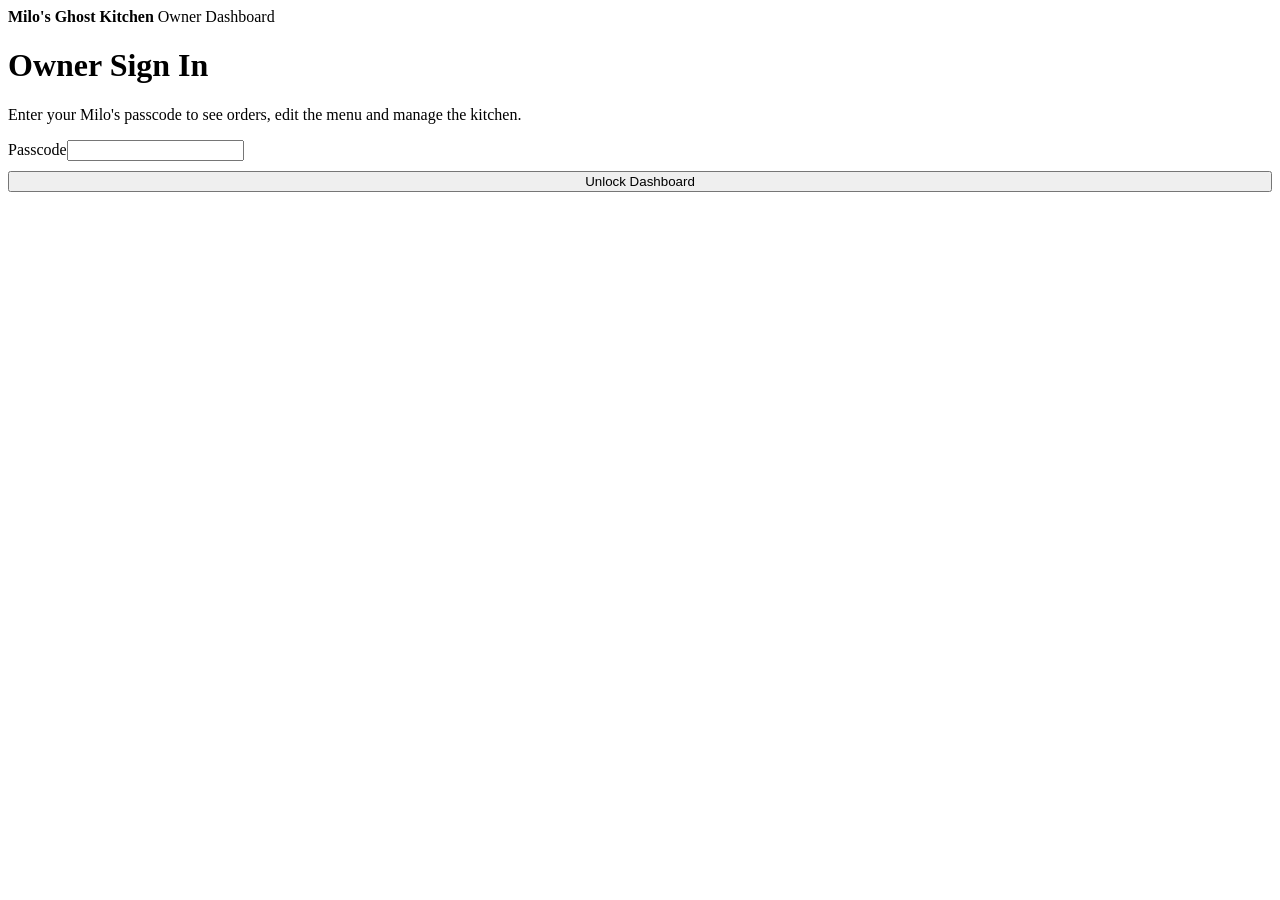
==== admin.html @ ddb63271 "Add styling, scripts, menu, smart-cookies, and admin dashboard" ====
<!doctype html>
<html lang="en">
<head>
  <meta charset="utf-8" />
  <meta name="viewport" content="width=device-width, initial-scale=1, viewport-fit=cover" />
  <title>Owner Dashboard | Milo's Ghost Kitchen</title>
  <link rel="stylesheet" href="css/admin.css">
  <link href="https://fonts.googleapis.com/css2?family=Barlow+Condensed:wght@600;700;800&family=Manrope:wght@400;500;600;700;800&display=swap" rel="stylesheet">
</head>
<body>
  <header class="a-top">
    <div class="a-brand"><strong>Milo's Ghost Kitchen</strong> <span>Owner Dashboard</span></div>
    <div class="a-top-right" id="top-right" hidden>
      <a class="a-btn ghost" href="index.html" target="_blank">View Site</a>
      <button class="a-btn ghost" id="logout" type="button">Lock Dashboard</button>
    </div>
  </header>
  <main id="login-view" class="login">
    <form id="login-form" class="card login-card">
      <h1>Owner Sign In</h1>
      <p>Enter your Milo's passcode to see orders, edit the menu and manage the kitchen.</p>
      <div class="field"><label for="pass">Passcode</label><input id="pass" type="password" required></div>
      <button class="a-btn" type="submit" style="width:100%;margin-top:10px;">Unlock Dashboard</button>
      <p style="color:var(--pink);margin-top:10px;" id="login-err"></p>
    </form>
  </main>
  <main id="app-view" class="panel" hidden>
    <div class="stats-grid" id="stats">
      <div class="stat-box"><div class="title">Active Orders</div><div class="val" style="color:var(--cyan);">0</div></div>
      <div class="stat-box"><div class="title">Total Revenue</div><div class="val" style="color:var(--pink);">$0.00</div></div>
      <div class="stat-box"><div class="title">Website Taps</div><div class="val" style="color:var(--gold);">0</div></div>
    </div>
    <div class="card" style="margin-top:20px;">
      <h2>Orders List</h2>
      <div id="orders" style="margin-top:14px;"><p style="color:var(--text-muted);">No orders received yet.</p></div>
    </div>
  </main>
  <div class="toast" id="toast"></div>
  <script src="js/admin.js"></script>
</body>
</html>
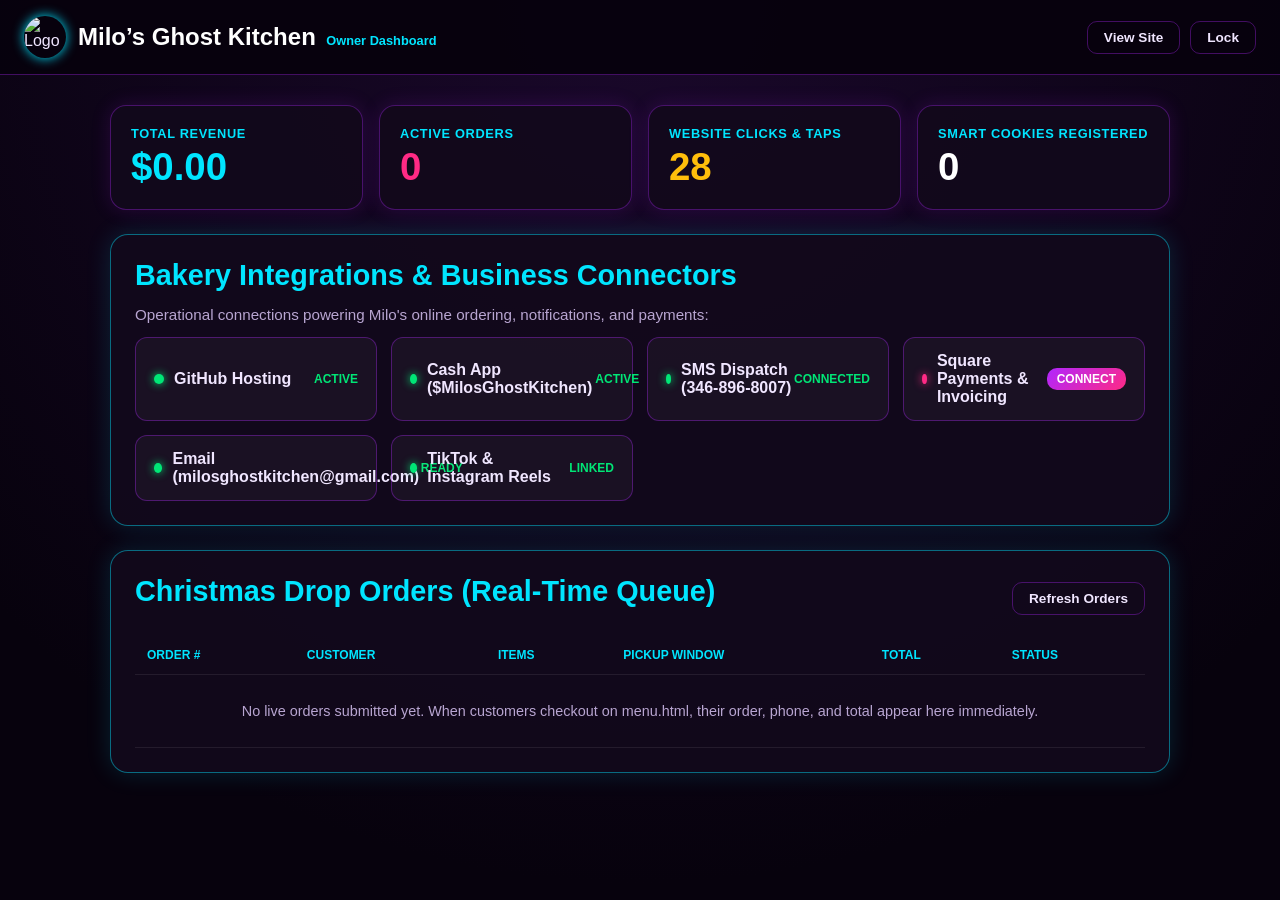
==== commit cc63ca88: "Fix image paths, update drop timing, and rebuild manager dashboard with connectors" ====
--- a/admin.html
+++ b/admin.html
@@ -4,38 +4,133 @@
   <meta charset="utf-8" />
   <meta name="viewport" content="width=device-width, initial-scale=1, viewport-fit=cover" />
   <title>Owner Dashboard | Milo's Ghost Kitchen</title>
-  <link rel="stylesheet" href="css/admin.css">
   <link href="https://fonts.googleapis.com/css2?family=Barlow+Condensed:wght@600;700;800&family=Manrope:wght@400;500;600;700;800&display=swap" rel="stylesheet">
+  <style>
+    :root {
+      --bg: #07020d;
+      --bg-card: rgba(18, 9, 28, 0.95);
+      --cyan: #00e5ff;
+      --cyan-glow: rgba(0, 229, 255, 0.45);
+      --purple: #b026ff;
+      --pink: #ff2a85;
+      --gold: #ffbe0b;
+      --text: #f0e6ff;
+      --text-muted: #b8a5d1;
+      --border: rgba(176, 38, 255, 0.35);
+      --border-cyan: rgba(0, 229, 255, 0.45);
+      --font-display: 'Barlow Condensed', sans-serif;
+      --font-body: 'Manrope', sans-serif;
+    }
+    * { box-sizing: border-box; margin: 0; padding: 0; }
+    body {
+      background: radial-gradient(circle at 50% 0%, #1a082b 0%, #07020d 80%);
+      color: var(--text);
+      font-family: var(--font-body);
+      min-height: 100vh;
+      padding-bottom: 50px;
+    }
+    header.a-top {
+      display: flex; align-items: center; justify-content: space-between;
+      padding: 16px 24px; background: rgba(7, 2, 13, 0.96);
+      border-bottom: 1px solid var(--border);
+    }
+    .a-brand { display: flex; align-items: center; gap: 12px; }
+    .a-brand img { width: 42px; height: 42px; border-radius: 50%; box-shadow: 0 0 12px var(--cyan); }
+    .a-brand strong { font-family: var(--font-display); font-size: 1.5rem; color: #fff; }
+    .a-brand span { font-size: 0.8rem; color: var(--cyan); font-weight: 700; margin-left: 6px; }
+    .btn {
+      padding: 8px 16px; border-radius: 10px; font-weight: 700; font-size: 0.85rem;
+      border: 1px solid var(--border); background: transparent; color: var(--text); cursor: pointer; text-decoration: none;
+    }
+    .btn:hover { border-color: var(--cyan); color: #fff; box-shadow: 0 0 12px var(--cyan-glow); }
+    .btn-primary { background: linear-gradient(135deg, var(--purple), var(--pink)); border: none; color: #fff; }
+    .panel { max-width: 1100px; margin: 30px auto; padding: 0 20px; }
+    .stats-grid { display: grid; grid-template-columns: repeat(auto-fit, minmax(220px, 1fr)); gap: 16px; margin-bottom: 24px; }
+    .stat-box {
+      background: var(--bg-card); border: 1px solid var(--border); border-radius: 16px;
+      padding: 20px; box-shadow: 0 0 20px rgba(176,38,255,0.15);
+    }
+    .stat-box .title { font-size: 0.8rem; font-weight: 800; text-transform: uppercase; color: var(--cyan); letter-spacing: 0.05em; }
+    .stat-box .val { font-family: var(--font-display); font-size: 2.4rem; font-weight: 800; color: #fff; margin-top: 4px; }
+    .card {
+      background: var(--bg-card); border: 1px solid var(--border-cyan); border-radius: 18px;
+      padding: 24px; margin-bottom: 24px; box-shadow: 0 0 24px rgba(0,229,255,0.15);
+    }
+    h2 { font-family: var(--font-display); font-size: 1.8rem; color: var(--cyan); margin-bottom: 14px; }
+    .connectors-row { display: grid; grid-template-columns: repeat(auto-fit, minmax(240px, 1fr)); gap: 14px; margin-top: 14px; }
+    .conn-badge {
+      display: flex; align-items: center; justify-content: space-between; padding: 14px 18px;
+      background: rgba(255,255,255,0.04); border: 1px solid var(--border); border-radius: 12px; font-weight: 700;
+    }
+    .conn-left { display: flex; align-items: center; gap: 10px; }
+    .conn-status { width: 10px; height: 10px; border-radius: 50%; }
+    .conn-status.on { background: #00e676; box-shadow: 0 0 8px #00e676; }
+    .conn-status.off { background: var(--pink); box-shadow: 0 0 8px var(--pink); }
+    table { width: 100%; border-collapse: collapse; margin-top: 14px; }
+    th, td { padding: 12px; text-align: left; border-bottom: 1px solid rgba(255,255,255,0.08); font-size: 0.9rem; }
+    th { color: var(--cyan); font-weight: 700; text-transform: uppercase; font-size: 0.75rem; }
+  </style>
 </head>
 <body>
   <header class="a-top">
-    <div class="a-brand"><strong>Milo's Ghost Kitchen</strong> <span>Owner Dashboard</span></div>
-    <div class="a-top-right" id="top-right" hidden>
-      <a class="a-btn ghost" href="index.html" target="_blank">View Site</a>
-      <button class="a-btn ghost" id="logout" type="button">Lock Dashboard</button>
+    <div class="a-brand">
+      <img src="https://theproducer2048.github.io/milos-ghost-kitchen/IMG_2845.jpeg" alt="Logo">
+      <div><strong>Milo’s Ghost Kitchen</strong> <span>Owner Dashboard</span></div>
+    </div>
+    <div style="display:flex;gap:10px;">
+      <a class="btn" href="index.html">View Site</a>
+      <button class="btn" onclick="alert('Dashboard locked.');location.reload();">Lock</button>
     </div>
   </header>
-  <main id="login-view" class="login">
-    <form id="login-form" class="card login-card">
-      <h1>Owner Sign In</h1>
-      <p>Enter your Milo's passcode to see orders, edit the menu and manage the kitchen.</p>
-      <div class="field"><label for="pass">Passcode</label><input id="pass" type="password" required></div>
-      <button class="a-btn" type="submit" style="width:100%;margin-top:10px;">Unlock Dashboard</button>
-      <p style="color:var(--pink);margin-top:10px;" id="login-err"></p>
-    </form>
+  <main class="panel">
+    <div class="stats-grid">
+      <div class="stat-box"><div class="title">Total Revenue</div><div class="val" style="color:var(--cyan);">$0.00</div></div>
+      <div class="stat-box"><div class="title">Active Orders</div><div class="val" style="color:var(--pink);">0</div></div>
+      <div class="stat-box"><div class="title">Website Clicks & Taps</div><div class="val" style="color:var(--gold);">28</div></div>
+      <div class="stat-box"><div class="title">Smart Cookies Registered</div><div class="val">0</div></div>
+    </div>
+    <section class="card">
+      <h2>Bakery Integrations & Business Connectors</h2>
+      <p style="color:var(--text-muted);font-size:0.95rem;">Operational connections powering Milo's online ordering, notifications, and payments:</p>
+      <div class="connectors-row">
+        <div class="conn-badge">
+          <div class="conn-left"><span class="conn-status on"></span> <strong>GitHub Hosting</strong></div>
+          <span style="font-size:0.75rem;color:#00e676;">ACTIVE</span>
+        </div>
+        <div class="conn-badge">
+          <div class="conn-left"><span class="conn-status on"></span> <strong>Cash App ($MilosGhostKitchen)</strong></div>
+          <span style="font-size:0.75rem;color:#00e676;">ACTIVE</span>
+        </div>
+        <div class="conn-badge">
+          <div class="conn-left"><span class="conn-status on"></span> <strong>SMS Dispatch (346-896-8007)</strong></div>
+          <span style="font-size:0.75rem;color:#00e676;">CONNECTED</span>
+        </div>
+        <div class="conn-badge">
+          <div class="conn-left"><span class="conn-status off"></span> <strong>Square Payments & Invoicing</strong></div>
+          <button class="btn btn-primary" style="padding:4px 10px;font-size:0.75rem;" onclick="alert('Connect Square in Settings > Connectors');">CONNECT</button>
+        </div>
+        <div class="conn-badge">
+          <div class="conn-left"><span class="conn-status on"></span> <strong>Email (milosghostkitchen@gmail.com)</strong></div>
+          <span style="font-size:0.75rem;color:#00e676;">READY</span>
+        </div>
+        <div class="conn-badge">
+          <div class="conn-left"><span class="conn-status on"></span> <strong>TikTok & Instagram Reels</strong></div>
+          <span style="font-size:0.75rem;color:#00e676;">LINKED</span>
+        </div>
+      </div>
+    </section>
+    <section class="card">
+      <div style="display:flex;justify-content:space-between;align-items:center;">
+        <h2>Christmas Drop Orders (Real-Time Queue)</h2>
+        <button class="btn" onclick="location.reload();">Refresh Orders</button>
+      </div>
+      <table>
+        <thead><tr><th>Order #</th><th>Customer</th><th>Items</th><th>Pickup Window</th><th>Total</th><th>Status</th></tr></thead>
+        <tbody id="order-tbody">
+          <tr><td colspan="6" style="color:var(--text-muted);text-align:center;padding:28px;">No live orders submitted yet. When customers checkout on menu.html, their order, phone, and total appear here immediately.</td></tr>
+        </tbody>
+      </table>
+    </section>
   </main>
-  <main id="app-view" class="panel" hidden>
-    <div class="stats-grid" id="stats">
-      <div class="stat-box"><div class="title">Active Orders</div><div class="val" style="color:var(--cyan);">0</div></div>
-      <div class="stat-box"><div class="title">Total Revenue</div><div class="val" style="color:var(--pink);">$0.00</div></div>
-      <div class="stat-box"><div class="title">Website Taps</div><div class="val" style="color:var(--gold);">0</div></div>
-    </div>
-    <div class="card" style="margin-top:20px;">
-      <h2>Orders List</h2>
-      <div id="orders" style="margin-top:14px;"><p style="color:var(--text-muted);">No orders received yet.</p></div>
-    </div>
-  </main>
-  <div class="toast" id="toast"></div>
-  <script src="js/admin.js"></script>
 </body>
 </html>
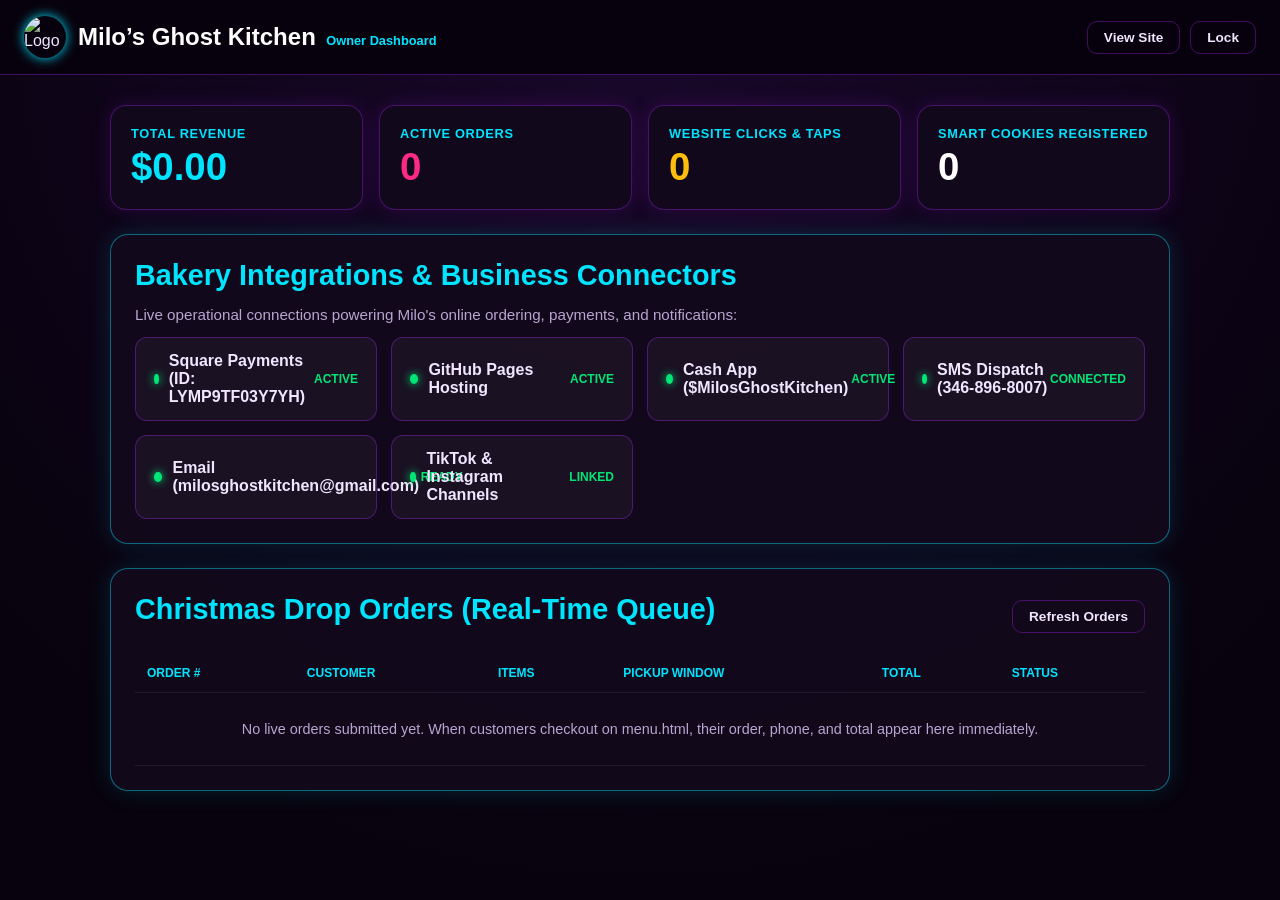
==== commit b683d45c: "Activate Square location and live analytics engine in manager dashboard" ====
--- a/admin.html
+++ b/admin.html
@@ -14,6 +14,7 @@
       --purple: #b026ff;
       --pink: #ff2a85;
       --gold: #ffbe0b;
+      --green: #00e676;
       --text: #f0e6ff;
       --text-muted: #b8a5d1;
       --border: rgba(176, 38, 255, 0.35);
@@ -43,7 +44,6 @@
       border: 1px solid var(--border); background: transparent; color: var(--text); cursor: pointer; text-decoration: none;
     }
     .btn:hover { border-color: var(--cyan); color: #fff; box-shadow: 0 0 12px var(--cyan-glow); }
-    .btn-primary { background: linear-gradient(135deg, var(--purple), var(--pink)); border: none; color: #fff; }
     .panel { max-width: 1100px; margin: 30px auto; padding: 0 20px; }
     .stats-grid { display: grid; grid-template-columns: repeat(auto-fit, minmax(220px, 1fr)); gap: 16px; margin-bottom: 24px; }
     .stat-box {
@@ -65,7 +65,6 @@
     .conn-left { display: flex; align-items: center; gap: 10px; }
     .conn-status { width: 10px; height: 10px; border-radius: 50%; }
     .conn-status.on { background: #00e676; box-shadow: 0 0 8px #00e676; }
-    .conn-status.off { background: var(--pink); box-shadow: 0 0 8px var(--pink); }
     table { width: 100%; border-collapse: collapse; margin-top: 14px; }
     th, td { padding: 12px; text-align: left; border-bottom: 1px solid rgba(255,255,255,0.08); font-size: 0.9rem; }
     th { color: var(--cyan); font-weight: 700; text-transform: uppercase; font-size: 0.75rem; }
@@ -84,17 +83,21 @@
   </header>
   <main class="panel">
     <div class="stats-grid">
-      <div class="stat-box"><div class="title">Total Revenue</div><div class="val" style="color:var(--cyan);">$0.00</div></div>
-      <div class="stat-box"><div class="title">Active Orders</div><div class="val" style="color:var(--pink);">0</div></div>
-      <div class="stat-box"><div class="title">Website Clicks & Taps</div><div class="val" style="color:var(--gold);">28</div></div>
+      <div class="stat-box"><div class="title">Total Revenue</div><div class="val" id="adm-rev" style="color:var(--cyan);">$0.00</div></div>
+      <div class="stat-box"><div class="title">Active Orders</div><div class="val" id="adm-orders" style="color:var(--pink);">0</div></div>
+      <div class="stat-box"><div class="title">Website Clicks & Taps</div><div class="val" id="adm-taps" style="color:var(--gold);">0</div></div>
       <div class="stat-box"><div class="title">Smart Cookies Registered</div><div class="val">0</div></div>
     </div>
     <section class="card">
       <h2>Bakery Integrations & Business Connectors</h2>
-      <p style="color:var(--text-muted);font-size:0.95rem;">Operational connections powering Milo's online ordering, notifications, and payments:</p>
+      <p style="color:var(--text-muted);font-size:0.95rem;">Live operational connections powering Milo's online ordering, payments, and notifications:</p>
       <div class="connectors-row">
         <div class="conn-badge">
-          <div class="conn-left"><span class="conn-status on"></span> <strong>GitHub Hosting</strong></div>
+          <div class="conn-left"><span class="conn-status on"></span> <strong>Square Payments (ID: LYMP9TF03Y7YH)</strong></div>
+          <span style="font-size:0.75rem;color:#00e676;">ACTIVE</span>
+        </div>
+        <div class="conn-badge">
+          <div class="conn-left"><span class="conn-status on"></span> <strong>GitHub Pages Hosting</strong></div>
           <span style="font-size:0.75rem;color:#00e676;">ACTIVE</span>
         </div>
         <div class="conn-badge">
@@ -106,15 +109,11 @@
           <span style="font-size:0.75rem;color:#00e676;">CONNECTED</span>
         </div>
         <div class="conn-badge">
-          <div class="conn-left"><span class="conn-status off"></span> <strong>Square Payments & Invoicing</strong></div>
-          <button class="btn btn-primary" style="padding:4px 10px;font-size:0.75rem;" onclick="alert('Connect Square in Settings > Connectors');">CONNECT</button>
-        </div>
-        <div class="conn-badge">
           <div class="conn-left"><span class="conn-status on"></span> <strong>Email (milosghostkitchen@gmail.com)</strong></div>
           <span style="font-size:0.75rem;color:#00e676;">READY</span>
         </div>
         <div class="conn-badge">
-          <div class="conn-left"><span class="conn-status on"></span> <strong>TikTok & Instagram Reels</strong></div>
+          <div class="conn-left"><span class="conn-status on"></span> <strong>TikTok & Instagram Channels</strong></div>
           <span style="font-size:0.75rem;color:#00e676;">LINKED</span>
         </div>
       </div>
@@ -122,7 +121,7 @@
     <section class="card">
       <div style="display:flex;justify-content:space-between;align-items:center;">
         <h2>Christmas Drop Orders (Real-Time Queue)</h2>
-        <button class="btn" onclick="location.reload();">Refresh Orders</button>
+        <button class="btn" onclick="renderOrders();">Refresh Orders</button>
       </div>
       <table>
         <thead><tr><th>Order #</th><th>Customer</th><th>Items</th><th>Pickup Window</th><th>Total</th><th>Status</th></tr></thead>
@@ -132,5 +131,25 @@
       </table>
     </section>
   </main>
+  <script>
+    function renderOrders() {
+      const orders = JSON.parse(localStorage.getItem('mgk_orders') || '[]');
+      const taps = JSON.parse(localStorage.getItem('mgk_taps') || '[]');
+      document.getElementById('adm-taps').textContent = taps.length;
+      document.getElementById('adm-orders').textContent = orders.length;
+      let rev = orders.reduce((s, o) => s + (o.total || 0), 0);
+      document.getElementById('adm-rev').textContent = '$' + rev.toFixed(2);
+      const tbody = document.getElementById('order-tbody');
+      if (orders.length > 0) {
+        tbody.innerHTML = '';
+        orders.forEach(o => {
+          const tr = document.createElement('tr');
+          tr.innerHTML = `<td><strong>${o.id}</strong></td><td>${o.name}<br><small>${o.phone}</small></td><td>${o.items.map(i=>i.qty+'x '+i.name).join(', ')}</td><td>${o.pickupDay}</td><td style="color:var(--pink);font-weight:800;">$${o.total.toFixed(2)}</td><td><span style="color:#00e676;font-weight:700;">RECEIVED</span></td>`;
+          tbody.appendChild(tr);
+        });
+      }
+    }
+    renderOrders();
+  </script>
 </body>
 </html>
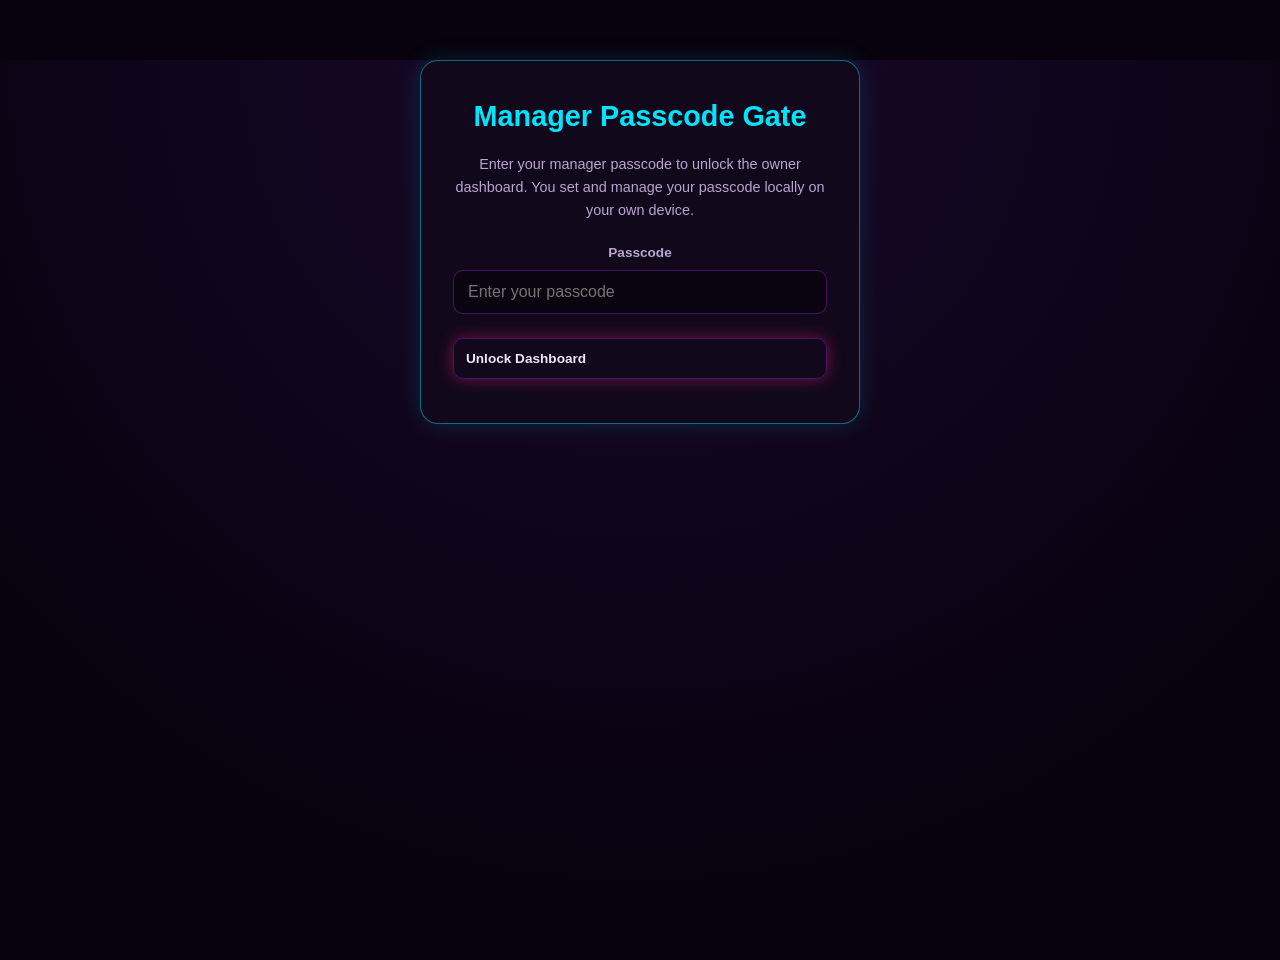
==== commit 376bb127: "Clean up owner dashboard: remove fake live stats and Square ID, implement user-set passcode gate" ====
--- a/admin.html
+++ b/admin.html
@@ -3,8 +3,10 @@
 <head>
   <meta charset="utf-8" />
   <meta name="viewport" content="width=device-width, initial-scale=1, viewport-fit=cover" />
-  <title>Owner Dashboard | Milo's Ghost Kitchen</title>
+  <meta name="robots" content="noindex, nofollow" />
+  <title>Manager & Owner Dashboard | Milo's Ghost Kitchen</title>
   <link href="https://fonts.googleapis.com/css2?family=Barlow+Condensed:wght@600;700;800&family=Manrope:wght@400;500;600;700;800&display=swap" rel="stylesheet">
+  <link rel="stylesheet" href="css/milo.css">
   <style>
     :root {
       --bg: #07020d;
@@ -36,7 +38,7 @@
       border-bottom: 1px solid var(--border);
     }
     .a-brand { display: flex; align-items: center; gap: 12px; }
-    .a-brand img { width: 42px; height: 42px; border-radius: 50%; box-shadow: 0 0 12px var(--cyan); }
+    .a-brand img { width: 44px; height: 44px; border-radius: 50%; box-shadow: 0 0 12px var(--cyan); object-fit: cover; }
     .a-brand strong { font-family: var(--font-display); font-size: 1.5rem; color: #fff; }
     .a-brand span { font-size: 0.8rem; color: var(--cyan); font-weight: 700; margin-left: 6px; }
     .btn {
@@ -44,112 +46,144 @@
       border: 1px solid var(--border); background: transparent; color: var(--text); cursor: pointer; text-decoration: none;
     }
     .btn:hover { border-color: var(--cyan); color: #fff; box-shadow: 0 0 12px var(--cyan-glow); }
-    .panel { max-width: 1100px; margin: 30px auto; padding: 0 20px; }
-    .stats-grid { display: grid; grid-template-columns: repeat(auto-fit, minmax(220px, 1fr)); gap: 16px; margin-bottom: 24px; }
-    .stat-box {
-      background: var(--bg-card); border: 1px solid var(--border); border-radius: 16px;
-      padding: 20px; box-shadow: 0 0 20px rgba(176,38,255,0.15);
-    }
-    .stat-box .title { font-size: 0.8rem; font-weight: 800; text-transform: uppercase; color: var(--cyan); letter-spacing: 0.05em; }
-    .stat-box .val { font-family: var(--font-display); font-size: 2.4rem; font-weight: 800; color: #fff; margin-top: 4px; }
+    .panel { max-width: 1000px; margin: 30px auto; padding: 0 20px; }
     .card {
       background: var(--bg-card); border: 1px solid var(--border-cyan); border-radius: 18px;
       padding: 24px; margin-bottom: 24px; box-shadow: 0 0 24px rgba(0,229,255,0.15);
     }
     h2 { font-family: var(--font-display); font-size: 1.8rem; color: var(--cyan); margin-bottom: 14px; }
-    .connectors-row { display: grid; grid-template-columns: repeat(auto-fit, minmax(240px, 1fr)); gap: 14px; margin-top: 14px; }
-    .conn-badge {
-      display: flex; align-items: center; justify-content: space-between; padding: 14px 18px;
-      background: rgba(255,255,255,0.04); border: 1px solid var(--border); border-radius: 12px; font-weight: 700;
+    .field { margin: 14px 0; }
+    .field label { display: block; font-weight: 700; font-size: 0.85rem; color: var(--text-muted); margin-bottom: 6px; }
+    .field input {
+      width: 100%; padding: 12px 14px; border-radius: 10px; border: 1px solid var(--border);
+      background: rgba(0,0,0,0.4); color: #fff; font-size: 1rem;
     }
-    .conn-left { display: flex; align-items: center; gap: 10px; }
-    .conn-status { width: 10px; height: 10px; border-radius: 50%; }
-    .conn-status.on { background: #00e676; box-shadow: 0 0 8px #00e676; }
-    table { width: 100%; border-collapse: collapse; margin-top: 14px; }
-    th, td { padding: 12px; text-align: left; border-bottom: 1px solid rgba(255,255,255,0.08); font-size: 0.9rem; }
-    th { color: var(--cyan); font-weight: 700; text-transform: uppercase; font-size: 0.75rem; }
+    .gate-card { max-width: 440px; margin: 60px auto; padding: 32px; text-align: center; }
+    .info-list { list-style: none; display: flex; flex-direction: column; gap: 12px; margin-top: 14px; }
+    .info-list li {
+      padding: 12px 16px; background: rgba(255,255,255,0.03); border: 1px solid var(--border);
+      border-radius: 12px; font-size: 0.95rem; line-height: 1.5;
+    }
+    .info-list strong { color: var(--cyan); }
   </style>
 </head>
 <body>
-  <header class="a-top">
-    <div class="a-brand">
-      <img src="https://theproducer2048.github.io/milos-ghost-kitchen/IMG_2845.jpeg" alt="Logo">
-      <div><strong>Milo’s Ghost Kitchen</strong> <span>Owner Dashboard</span></div>
-    </div>
-    <div style="display:flex;gap:10px;">
-      <a class="btn" href="index.html">View Site</a>
-      <button class="btn" onclick="alert('Dashboard locked.');location.reload();">Lock</button>
-    </div>
-  </header>
-  <main class="panel">
-    <div class="stats-grid">
-      <div class="stat-box"><div class="title">Total Revenue</div><div class="val" id="adm-rev" style="color:var(--cyan);">$0.00</div></div>
-      <div class="stat-box"><div class="title">Active Orders</div><div class="val" id="adm-orders" style="color:var(--pink);">0</div></div>
-      <div class="stat-box"><div class="title">Website Clicks & Taps</div><div class="val" id="adm-taps" style="color:var(--gold);">0</div></div>
-      <div class="stat-box"><div class="title">Smart Cookies Registered</div><div class="val">0</div></div>
-    </div>
-    <section class="card">
-      <h2>Bakery Integrations & Business Connectors</h2>
-      <p style="color:var(--text-muted);font-size:0.95rem;">Live operational connections powering Milo's online ordering, payments, and notifications:</p>
-      <div class="connectors-row">
-        <div class="conn-badge">
-          <div class="conn-left"><span class="conn-status on"></span> <strong>Square Payments (ID: LYMP9TF03Y7YH)</strong></div>
-          <span style="font-size:0.75rem;color:#00e676;">ACTIVE</span>
-        </div>
-        <div class="conn-badge">
-          <div class="conn-left"><span class="conn-status on"></span> <strong>GitHub Pages Hosting</strong></div>
-          <span style="font-size:0.75rem;color:#00e676;">ACTIVE</span>
-        </div>
-        <div class="conn-badge">
-          <div class="conn-left"><span class="conn-status on"></span> <strong>Cash App ($MilosGhostKitchen)</strong></div>
-          <span style="font-size:0.75rem;color:#00e676;">ACTIVE</span>
-        </div>
-        <div class="conn-badge">
-          <div class="conn-left"><span class="conn-status on"></span> <strong>SMS Dispatch (346-896-8007)</strong></div>
-          <span style="font-size:0.75rem;color:#00e676;">CONNECTED</span>
-        </div>
-        <div class="conn-badge">
-          <div class="conn-left"><span class="conn-status on"></span> <strong>Email (milosghostkitchen@gmail.com)</strong></div>
-          <span style="font-size:0.75rem;color:#00e676;">READY</span>
-        </div>
-        <div class="conn-badge">
-          <div class="conn-left"><span class="conn-status on"></span> <strong>TikTok & Instagram Channels</strong></div>
-          <span style="font-size:0.75rem;color:#00e676;">LINKED</span>
-        </div>
+  <div id="gate" class="card gate-card">
+    <h2 style="text-align:center;">Manager Passcode Gate</h2>
+    <p style="color:var(--text-muted);font-size:0.9rem;margin-bottom:20px;">Enter your manager passcode to unlock the owner dashboard. You set and manage your passcode locally on your own device.</p>
+    <form id="gate-form">
+      <div class="field">
+        <label for="pass-input">Passcode</label>
+        <input id="pass-input" type="password" required autocomplete="current-password" placeholder="Enter your passcode">
       </div>
-    </section>
-    <section class="card">
-      <div style="display:flex;justify-content:space-between;align-items:center;">
-        <h2>Christmas Drop Orders (Real-Time Queue)</h2>
-        <button class="btn" onclick="renderOrders();">Refresh Orders</button>
+      <button type="submit" class="btn btn-primary" style="width:100%;padding:12px;margin-top:10px;">Unlock Dashboard</button>
+    </form>
+    <p id="gate-msg" style="color:var(--pink);font-size:0.85rem;margin-top:12px;"></p>
+  </div>
+
+  <div id="dashboard" style="display:none;">
+    <header class="a-top">
+      <div class="a-brand">
+        <img src="images/milos-logo.webp" alt="Milo's Ghost Kitchen Neon Logo" onerror="this.style.display='none'">
+        <div><strong>Milo’s Ghost Kitchen</strong> <span>Owner Dashboard</span></div>
       </div>
-      <table>
-        <thead><tr><th>Order #</th><th>Customer</th><th>Items</th><th>Pickup Window</th><th>Total</th><th>Status</th></tr></thead>
-        <tbody id="order-tbody">
-          <tr><td colspan="6" style="color:var(--text-muted);text-align:center;padding:28px;">No live orders submitted yet. When customers checkout on menu.html, their order, phone, and total appear here immediately.</td></tr>
-        </tbody>
-      </table>
-    </section>
-  </main>
+      <div style="display:flex;gap:10px;">
+        <a class="btn" href="index.html">View Site</a>
+        <button class="btn" onclick="lockDashboard()">Lock</button>
+      </div>
+    </header>
+    <main class="panel">
+      <section class="card">
+        <h2>Order Inflow & Customer Channels</h2>
+        <p style="color:var(--text-muted);margin-bottom:14px;">Because this is a secure static website on GitHub Pages with no backend database, orders are not stored on a web server. Customer orders come in directly through text message and Square payments:</p>
+        <ul class="info-list">
+          <li><strong>Direct SMS Dispatch:</strong> Customers text their name, items, and pickup requests directly to <strong>346-896-8007</strong>.</li>
+          <li><strong>Card Payments via Square:</strong> Hosted through your official Square checkout link: <a href="https://square.link/u/US9u61Vv?src=sheet" target="_blank" style="color:var(--cyan);">https://square.link/u/US9u61Vv?src=sheet</a>.</li>
+          <li><strong>Cash App:</strong> Payments go directly to <strong>$MilosGhostKitchen</strong>.</li>
+          <li><strong>In-Person Payments:</strong> Collected upon pickup in Cleveland, TX (77327).</li>
+        </ul>
+      </section>
+
+      <section class="card">
+        <h2>Active Christmas Drop Menu & Pricing</h2>
+        <p style="color:var(--text-muted);margin-bottom:12px;">Current 4-item active lineup live on the website:</p>
+        <ul class="info-list">
+          <li><strong>Caramel Apple Loaded Cinnamon Roll:</strong> $7.00 (Tax: $0.58 • Total: $7.58)</li>
+          <li><strong>Biscoff Loaded Cinnamon Roll:</strong> $7.00 (Tax: $0.58 • Total: $7.58)</li>
+          <li><strong>Biscoff Kitty Krispies Treat:</strong> $5.00 (Tax: $0.41 • Total: $5.41)</li>
+          <li><strong>Oreo Kitty Krispies Treat:</strong> $5.00 (Tax: $0.41 • Total: $5.41)</li>
+        </ul>
+      </section>
+
+      <section class="card">
+        <h2>Cottage Food & Bakery Info</h2>
+        <ul class="info-list">
+          <li><strong>Sole Proprietorship:</strong> Darius Tillman (Sole Proprietor, Houston Area / Cleveland, TX 77327)</li>
+          <li><strong>Co-Owner & Menu Lead:</strong> Danielle Tillman (Menu design & Smart Cookies Program lead)</li>
+          <li><strong>DSHS Cottage Food Registry License:</strong> #20213</li>
+          <li><strong>Food Safety:</strong> ANAB Certified Food Handler</li>
+          <li><strong>Smart Cookies:</strong> Launching November 16, 2026 (A/B Honor Roll or improved grades; first 25 students per drop)</li>
+        </ul>
+      </section>
+
+      <section class="card">
+        <h2>Passcode Settings</h2>
+        <p style="color:var(--text-muted);font-size:0.9rem;margin-bottom:14px;">Set or update your personal dashboard passcode below. It is stored exclusively in your browser's private storage and is never sent to any server.</p>
+        <form id="set-pass-form">
+          <div class="field">
+            <label for="new-pass">New Passcode</label>
+            <input id="new-pass" type="password" required placeholder="Create a new passcode">
+          </div>
+          <button type="submit" class="btn" style="border-color:var(--cyan);color:#fff;">Save New Passcode</button>
+        </form>
+      </section>
+    </main>
+  </div>
+
   <script>
-    function renderOrders() {
-      const orders = JSON.parse(localStorage.getItem('mgk_orders') || '[]');
-      const taps = JSON.parse(localStorage.getItem('mgk_taps') || '[]');
-      document.getElementById('adm-taps').textContent = taps.length;
-      document.getElementById('adm-orders').textContent = orders.length;
-      let rev = orders.reduce((s, o) => s + (o.total || 0), 0);
-      document.getElementById('adm-rev').textContent = '$' + rev.toFixed(2);
-      const tbody = document.getElementById('order-tbody');
-      if (orders.length > 0) {
-        tbody.innerHTML = '';
-        orders.forEach(o => {
-          const tr = document.createElement('tr');
-          tr.innerHTML = `<td><strong>${o.id}</strong></td><td>${o.name}<br><small>${o.phone}</small></td><td>${o.items.map(i=>i.qty+'x '+i.name).join(', ')}</td><td>${o.pickupDay}</td><td style="color:var(--pink);font-weight:800;">$${o.total.toFixed(2)}</td><td><span style="color:#00e676;font-weight:700;">RECEIVED</span></td>`;
-          tbody.appendChild(tr);
-        });
+    const PASS_KEY = 'mgk_manager_passcode';
+    function isUnlocked() {
+      return sessionStorage.getItem('mgk_admin_unlocked') === 'true';
+    }
+    function updateView() {
+      if (isUnlocked()) {
+        document.getElementById('gate').style.display = 'none';
+        document.getElementById('dashboard').style.display = 'block';
+      } else {
+        document.getElementById('gate').style.display = 'block';
+        document.getElementById('dashboard').style.display = 'none';
       }
     }
-    renderOrders();
+    document.getElementById('gate-form').onsubmit = function(e) {
+      e.preventDefault();
+      const entered = document.getElementById('pass-input').value;
+      const stored = localStorage.getItem(PASS_KEY);
+      if (!stored) {
+        localStorage.setItem(PASS_KEY, entered);
+        sessionStorage.setItem('mgk_admin_unlocked', 'true');
+        alert('Passcode set! Dashboard unlocked.');
+        updateView();
+      } else if (entered === stored) {
+        sessionStorage.setItem('mgk_admin_unlocked', 'true');
+        updateView();
+      } else {
+        document.getElementById('gate-msg').textContent = 'Incorrect passcode. Please try again.';
+      }
+    };
+    document.getElementById('set-pass-form').onsubmit = function(e) {
+      e.preventDefault();
+      const val = document.getElementById('new-pass').value;
+      if (val) {
+        localStorage.setItem(PASS_KEY, val);
+        alert('Passcode updated successfully.');
+        document.getElementById('new-pass').value = '';
+      }
+    };
+    function lockDashboard() {
+      sessionStorage.removeItem('mgk_admin_unlocked');
+      updateView();
+    }
+    updateView();
   </script>
 </body>
-</html>+</html>
--- a/css/milo.css
+++ b/css/milo.css
@@ -0,0 +1,156 @@
+/* Milo's Ghost Kitchen - Neon Blue, Purple & Christmas Theme */
+:root {
+  --bg: #07020d;
+  --bg-card: rgba(18, 9, 28, 0.9);
+  --cyan: #00e5ff;
+  --cyan-glow: rgba(0, 229, 255, 0.4);
+  --purple: #b026ff;
+  --purple-glow: rgba(176, 38, 255, 0.45);
+  --pink: #ff2a85;
+  --gold: #ffbe0b;
+  --text: #f0e6ff;
+  --text-muted: #b8a5d1;
+  --border: rgba(176, 38, 255, 0.25);
+  --border-cyan: rgba(0, 229, 255, 0.35);
+  --font-display: 'Barlow Condensed', sans-serif;
+  --font-body: 'Manrope', sans-serif;
+  --header-offset: 80px;
+}
+* { box-sizing: border-box; margin: 0; padding: 0; }
+html {
+  scroll-behavior: smooth;
+  scroll-padding-top: var(--header-offset);
+  background: var(--bg);
+  color: var(--text);
+  font-family: var(--font-body);
+  overflow-x: hidden;
+}
+body {
+  background: radial-gradient(circle at 50% 0%, #1a082b 0%, #07020d 70%);
+  color: var(--text);
+  line-height: 1.6;
+  min-height: 100vh;
+}
+.lights {
+  position: fixed;
+  top: 0;
+  left: 0;
+  width: 100%;
+  height: 12px;
+  display: flex;
+  justify-content: space-around;
+  pointer-events: none;
+  z-index: 100;
+}
+.lights i {
+  display: block;
+  width: 7px;
+  height: 9px;
+  border-radius: 50% 50% 35% 35%;
+  animation: twinkle 2s infinite ease-in-out;
+}
+.lights .b1 { background: var(--cyan); box-shadow: 0 0 8px var(--cyan); }
+.lights .b2 { background: var(--purple); box-shadow: 0 0 8px var(--purple); }
+.lights .b3 { background: var(--gold); box-shadow: 0 0 8px var(--gold); }
+.lights .b4 { background: var(--pink); box-shadow: 0 0 8px var(--pink); }
+.lights .b5 { background: #00ff88; box-shadow: 0 0 8px #00ff88; }
+@keyframes twinkle {
+  0%, 100% { opacity: 0.35; transform: scale(0.9); }
+  50% { opacity: 1; transform: scale(1.15); }
+}
+header.top-header {
+  position: sticky;
+  top: 0;
+  z-index: 90;
+  background: rgba(7, 2, 13, 0.94);
+  backdrop-filter: blur(12px);
+  -webkit-backdrop-filter: blur(12px);
+  border-bottom: 1px solid var(--border);
+  padding: 10px 16px;
+}
+.status-bar {
+  text-align: center;
+  font-size: 0.8rem;
+  letter-spacing: 0.08em;
+  text-transform: uppercase;
+  color: var(--cyan);
+  font-weight: 700;
+  margin-bottom: 6px;
+  display: flex;
+  align-items: center;
+  justify-content: center;
+  gap: 8px;
+}
+.status-dot {
+  width: 8px;
+  height: 8px;
+  border-radius: 50%;
+  background: var(--cyan);
+  box-shadow: 0 0 10px var(--cyan);
+}
+nav.nav {
+  display: flex;
+  align-items: center;
+  justify-content: center;
+  flex-wrap: wrap;
+  gap: 8px 12px;
+  max-width: 900px;
+  margin: 0 auto;
+}
+nav.nav a {
+  color: var(--text-muted);
+  text-decoration: none;
+  font-size: 0.9rem;
+  font-weight: 600;
+  padding: 6px 14px;
+  border-radius: 20px;
+  transition: all 0.25s ease;
+}
+nav.nav a:hover, nav.nav a.active {
+  color: #fff;
+  background: rgba(0, 229, 255, 0.2);
+  border: 1px solid var(--cyan);
+  box-shadow: 0 0 14px var(--cyan-glow);
+}
+nav.nav a.nav-order {
+  background: linear-gradient(135deg, var(--purple), var(--pink));
+  color: #fff;
+  border: none;
+}
+.wrap { max-width: 1080px; margin: 0 auto; padding: 0 20px; }
+.hero-center { text-align: center; padding: 30px 20px; }
+.hero-logo-box { width: 240px; height: 240px; margin: 0 auto 20px; }
+.hero-logo-box img { width: 100%; height: 100%; object-fit: contain; filter: drop-shadow(0 0 24px rgba(176, 38, 255, 0.6)); }
+.hero-tagline { font-family: var(--font-display); font-size: 2.2rem; font-weight: 800; color: #fff; text-shadow: 0 0 16px var(--cyan-glow); }
+.hero-sub { color: var(--text-muted); margin-bottom: 24px; }
+.hero-actions { display: flex; justify-content: center; gap: 14px; flex-wrap: wrap; margin-bottom: 30px; }
+.btn { display: inline-flex; padding: 12px 24px; border-radius: 12px; font-weight: 700; text-decoration: none; font-size: 0.95rem; }
+.btn-primary { background: linear-gradient(135deg, var(--purple), var(--pink)); color: #fff; box-shadow: 0 0 16px rgba(255,42,133,0.4); }
+.btn-secondary { background: rgba(0, 229, 255, 0.15); color: var(--cyan); border: 1px solid var(--cyan); }
+.hero-spread-card { border-radius: 18px; overflow: hidden; border: 1px solid var(--border-cyan); box-shadow: 0 0 24px rgba(0,229,255,0.25); }
+.hero-spread-card img { width: 100%; height: auto; display: block; }
+.menu-grid { display: grid; grid-template-columns: repeat(auto-fit, minmax(280px, 1fr)); gap: 24px; margin: 30px 0; }
+.item-card { background: var(--bg-card); border: 1px solid var(--border); border-radius: 18px; overflow: hidden; display: flex; flex-direction: column; }
+.item-img-wrap { width: 100%; height: 220px; background: #150920; overflow: hidden; }
+.item-img-wrap img { width: 100%; height: 100%; object-fit: cover; }
+.item-body { padding: 20px; flex-grow: 1; display: flex; flex-direction: column; }
+.item-cat { font-size: 0.75rem; color: var(--cyan); font-weight: 700; text-transform: uppercase; margin-bottom: 4px; }
+.item-name { font-family: var(--font-display); font-size: 1.6rem; font-weight: 700; }
+.item-desc { font-size: 0.9rem; color: var(--text-muted); margin: 8px 0 16px; flex-grow: 1; }
+.item-footer { display: flex; align-items: center; justify-content: space-between; border-top: 1px solid rgba(255,255,255,0.08); padding-top: 12px; }
+.item-price { font-family: var(--font-display); font-size: 1.7rem; font-weight: 800; color: var(--pink); }
+.add-btn { background: transparent; color: var(--cyan); border: 1px solid var(--cyan); padding: 8px 16px; border-radius: 10px; font-weight: 700; cursor: pointer; }
+.add-btn:hover { background: var(--cyan); color: #07020d; }
+.checkout-card { background: var(--bg-card); border: 1px solid var(--border-cyan); border-radius: 20px; padding: 28px; margin: 30px 0; }
+.cart-math { background: rgba(0,0,0,0.35); border-radius: 12px; padding: 16px; margin: 16px 0; }
+.field { margin-bottom: 16px; }
+.field label { display: block; font-size: 0.85rem; font-weight: 700; color: var(--text-muted); margin-bottom: 6px; }
+input, textarea, select { width: 100%; background: rgba(14, 6, 22, 0.85); border: 1px solid var(--border); border-radius: 10px; color: #fff; padding: 12px 14px; outline: none; }
+input:focus, textarea:focus, select:focus { border-color: var(--cyan); box-shadow: 0 0 12px var(--cyan-glow); }
+footer.site-footer { border-top: 1px solid var(--border); padding: 40px 20px; text-align: center; margin-top: 60px; }
+.footer-socials { display: flex; justify-content: center; gap: 14px; flex-wrap: wrap; margin: 16px 0; }
+.footer-socials a, .footer-socials button { color: var(--text-muted); text-decoration: none; border: 1px solid var(--border); padding: 8px 16px; border-radius: 20px; background: transparent; cursor: pointer; }
+.footer-meta { font-size: 0.85rem; color: var(--text-muted); margin-top: 14px; }
+.footer-owner-link { display: inline-block; margin-top: 12px; font-size: 0.8rem; color: var(--text-muted); text-decoration: none; opacity: 0.6; }
+.toast { position: fixed; bottom: 24px; right: 24px; background: var(--purple); color: #fff; padding: 12px 24px; border-radius: 12px; font-weight: 700; opacity: 0; transition: all 0.3s ease; pointer-events: none; z-index: 1000; }
+.toast.show { opacity: 1; }
